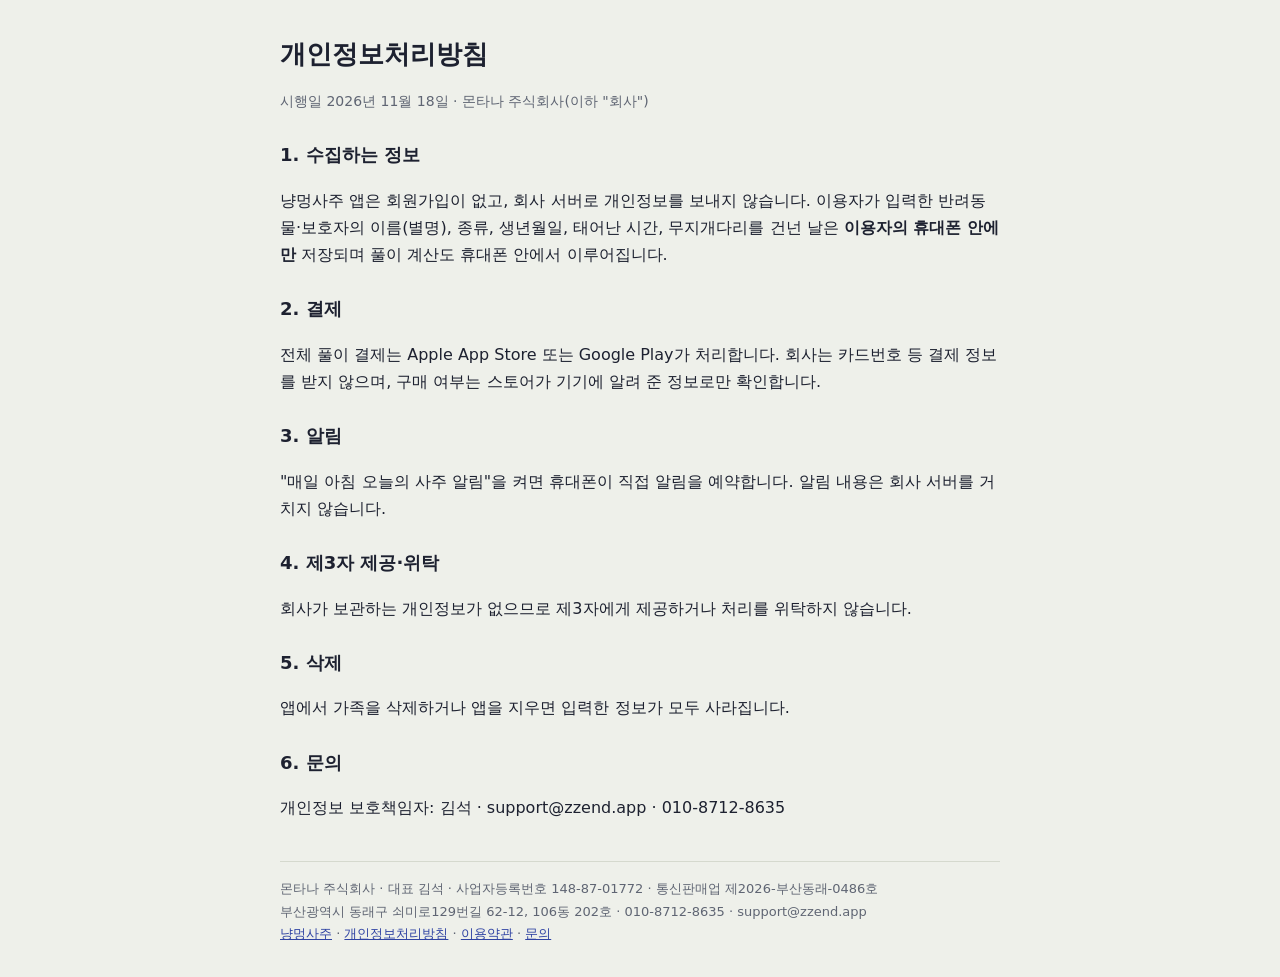
==== privacy.html @ 4dd149e5 "냥멍사주 안내 페이지: 소개·개인정보처리방침·이용약관·문의 Co-Authored-By: Claude Opus 5.5 <noreply@anthropic.com>" ====
<!doctype html><html lang="ko"><head><meta charset="utf-8"><meta name="viewport" content="width=device-width,initial-scale=1"><title>개인정보처리방침 - 냥멍사주</title><link rel="stylesheet" href="style.css"></head><body><main><h1>개인정보처리방침</h1><p class="muted">시행일 2026년 11월 18일 · 몬타나 주식회사(이하 "회사")</p>
<h2>1. 수집하는 정보</h2><p>냥멍사주 앱은 회원가입이 없고, 회사 서버로 개인정보를 보내지 않습니다. 이용자가 입력한 반려동물·보호자의 이름(별명), 종류, 생년월일, 태어난 시간, 무지개다리를 건넌 날은 <b>이용자의 휴대폰 안에만</b> 저장되며 풀이 계산도 휴대폰 안에서 이루어집니다.</p>
<h2>2. 결제</h2><p>전체 풀이 결제는 Apple App Store 또는 Google Play가 처리합니다. 회사는 카드번호 등 결제 정보를 받지 않으며, 구매 여부는 스토어가 기기에 알려 준 정보로만 확인합니다.</p>
<h2>3. 알림</h2><p>"매일 아침 오늘의 사주 알림"을 켜면 휴대폰이 직접 알림을 예약합니다. 알림 내용은 회사 서버를 거치지 않습니다.</p>
<h2>4. 제3자 제공·위탁</h2><p>회사가 보관하는 개인정보가 없으므로 제3자에게 제공하거나 처리를 위탁하지 않습니다.</p>
<h2>5. 삭제</h2><p>앱에서 가족을 삭제하거나 앱을 지우면 입력한 정보가 모두 사라집니다.</p>
<h2>6. 문의</h2><p>개인정보 보호책임자: 김석 · support@zzend.app · 010-8712-8635</p>
<footer>몬타나 주식회사 · 대표 김석 · 사업자등록번호 148-87-01772 · 통신판매업 제2026-부산동래-0486호<br>부산광역시 동래구 쇠미로129번길 62-12, 106동 202호 · 010-8712-8635 · support@zzend.app<br><a href="./">냥멍사주</a> · <a href="privacy.html">개인정보처리방침</a> · <a href="terms.html">이용약관</a> · <a href="support.html">문의</a></footer></main></body></html>
---- style.css ----
:root{--paper:#EEF0EA;--surface:#FBFCF8;--ink:#1D2130;--muted:#5F6573;--line:#D5D9CE;--accent:#2F43A3}
@media (prefers-color-scheme:dark){:root{--paper:#13151C;--surface:#1C1F28;--ink:#E8E9EE;--muted:#9DA2AF;--line:#2D313E;--accent:#93A2F2}}
body{margin:0;background:var(--paper);color:var(--ink);font-family:system-ui,-apple-system,"Malgun Gothic",sans-serif;line-height:1.7}
main{max-width:720px;margin:0 auto;padding:32px max(18px,env(safe-area-inset-left))}
h1{font-size:26px;margin:0 0 6px}h2{font-size:18px;margin:26px 0 6px}a{color:var(--accent)}
.muted{color:var(--muted);font-size:14px}footer{margin-top:40px;padding-top:16px;border-top:1px solid var(--line);font-size:13px;color:var(--muted)}
.card{background:var(--surface);border:1px solid var(--line);border-radius:16px;padding:20px;margin-top:18px}
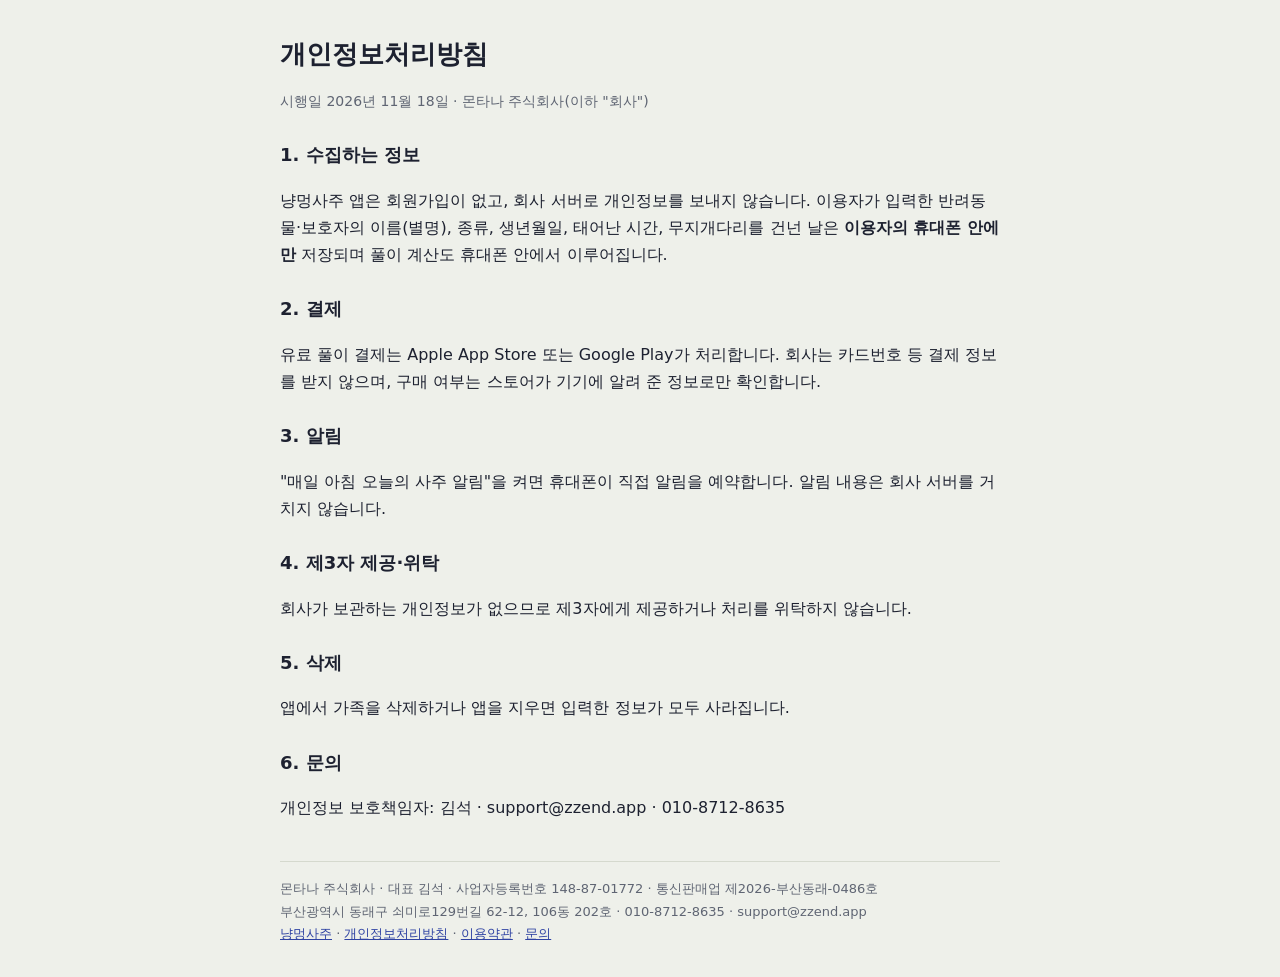
==== commit 829a74aa: "품목별 결제 안내" ====
--- a/privacy.html
+++ b/privacy.html
@@ -1,6 +1,6 @@
 <!doctype html><html lang="ko"><head><meta charset="utf-8"><meta name="viewport" content="width=device-width,initial-scale=1"><title>개인정보처리방침 - 냥멍사주</title><link rel="stylesheet" href="style.css"></head><body><main><h1>개인정보처리방침</h1><p class="muted">시행일 2026년 11월 18일 · 몬타나 주식회사(이하 "회사")</p>
 <h2>1. 수집하는 정보</h2><p>냥멍사주 앱은 회원가입이 없고, 회사 서버로 개인정보를 보내지 않습니다. 이용자가 입력한 반려동물·보호자의 이름(별명), 종류, 생년월일, 태어난 시간, 무지개다리를 건넌 날은 <b>이용자의 휴대폰 안에만</b> 저장되며 풀이 계산도 휴대폰 안에서 이루어집니다.</p>
-<h2>2. 결제</h2><p>전체 풀이 결제는 Apple App Store 또는 Google Play가 처리합니다. 회사는 카드번호 등 결제 정보를 받지 않으며, 구매 여부는 스토어가 기기에 알려 준 정보로만 확인합니다.</p>
+<h2>2. 결제</h2><p>유료 풀이 결제는 Apple App Store 또는 Google Play가 처리합니다. 회사는 카드번호 등 결제 정보를 받지 않으며, 구매 여부는 스토어가 기기에 알려 준 정보로만 확인합니다.</p>
 <h2>3. 알림</h2><p>"매일 아침 오늘의 사주 알림"을 켜면 휴대폰이 직접 알림을 예약합니다. 알림 내용은 회사 서버를 거치지 않습니다.</p>
 <h2>4. 제3자 제공·위탁</h2><p>회사가 보관하는 개인정보가 없으므로 제3자에게 제공하거나 처리를 위탁하지 않습니다.</p>
 <h2>5. 삭제</h2><p>앱에서 가족을 삭제하거나 앱을 지우면 입력한 정보가 모두 사라집니다.</p>
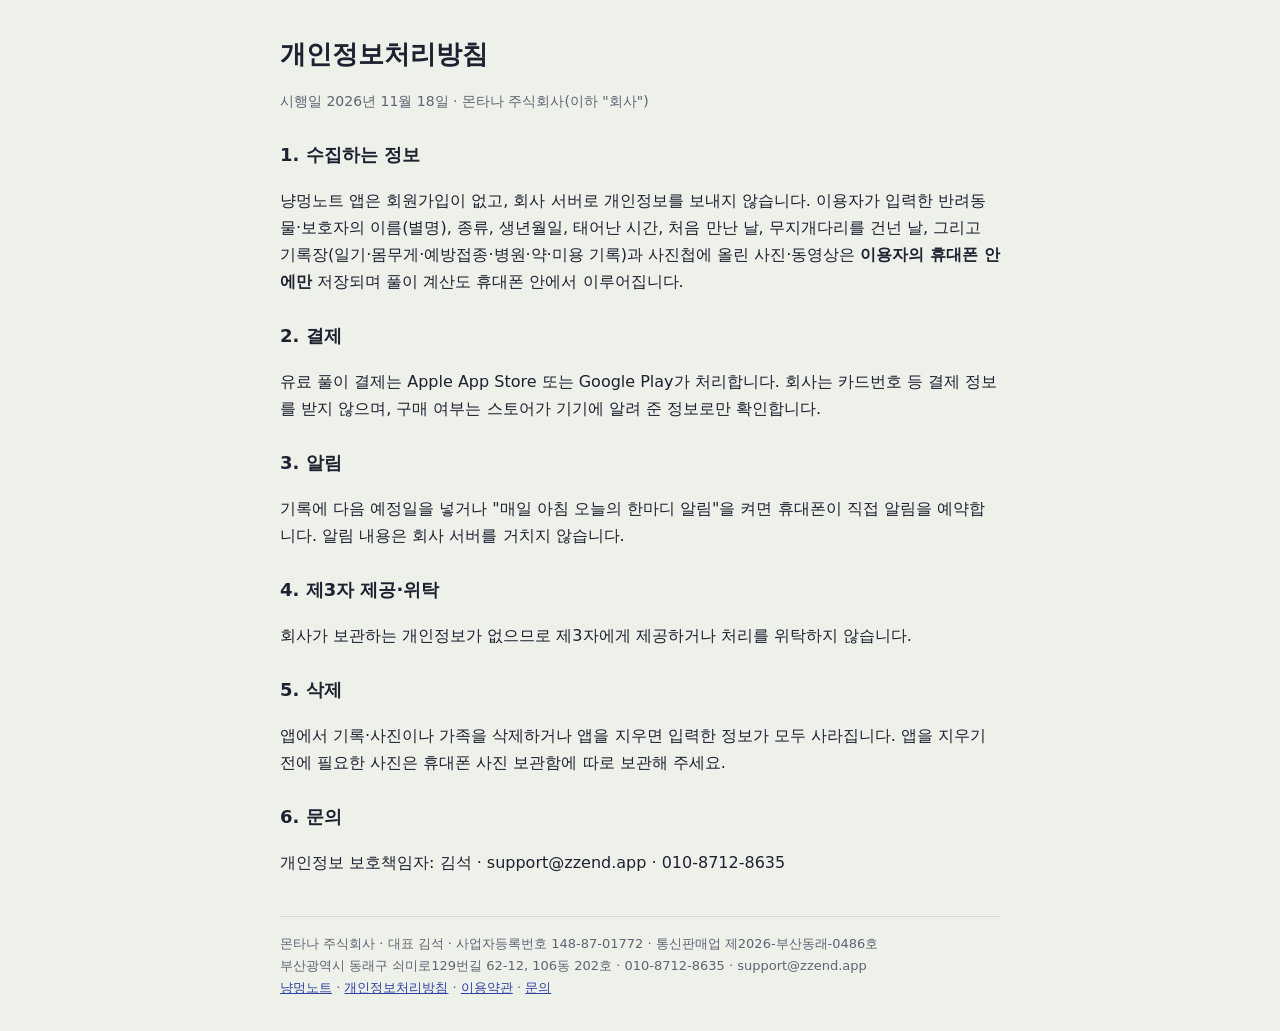
==== commit 2abf7243: "냥멍노트로 이름 변경, 기록장 소개와 개인정보처리방침 갱신 Co-Authored-By: Claude Opus 5.5 <noreply@anthropic.com>" ====
--- a/privacy.html
+++ b/privacy.html
@@ -1,8 +1,8 @@
-<!doctype html><html lang="ko"><head><meta charset="utf-8"><meta name="viewport" content="width=device-width,initial-scale=1"><title>개인정보처리방침 - 냥멍사주</title><link rel="stylesheet" href="style.css"></head><body><main><h1>개인정보처리방침</h1><p class="muted">시행일 2026년 11월 18일 · 몬타나 주식회사(이하 "회사")</p>
-<h2>1. 수집하는 정보</h2><p>냥멍사주 앱은 회원가입이 없고, 회사 서버로 개인정보를 보내지 않습니다. 이용자가 입력한 반려동물·보호자의 이름(별명), 종류, 생년월일, 태어난 시간, 무지개다리를 건넌 날은 <b>이용자의 휴대폰 안에만</b> 저장되며 풀이 계산도 휴대폰 안에서 이루어집니다.</p>
+<!doctype html><html lang="ko"><head><meta charset="utf-8"><meta name="viewport" content="width=device-width,initial-scale=1"><title>개인정보처리방침 - 냥멍노트</title><link rel="stylesheet" href="style.css"></head><body><main><h1>개인정보처리방침</h1><p class="muted">시행일 2026년 11월 18일 · 몬타나 주식회사(이하 "회사")</p>
+<h2>1. 수집하는 정보</h2><p>냥멍노트 앱은 회원가입이 없고, 회사 서버로 개인정보를 보내지 않습니다. 이용자가 입력한 반려동물·보호자의 이름(별명), 종류, 생년월일, 태어난 시간, 처음 만난 날, 무지개다리를 건넌 날, 그리고 기록장(일기·몸무게·예방접종·병원·약·미용 기록)과 사진첩에 올린 사진·동영상은 <b>이용자의 휴대폰 안에만</b> 저장되며 풀이 계산도 휴대폰 안에서 이루어집니다.</p>
 <h2>2. 결제</h2><p>유료 풀이 결제는 Apple App Store 또는 Google Play가 처리합니다. 회사는 카드번호 등 결제 정보를 받지 않으며, 구매 여부는 스토어가 기기에 알려 준 정보로만 확인합니다.</p>
-<h2>3. 알림</h2><p>"매일 아침 오늘의 사주 알림"을 켜면 휴대폰이 직접 알림을 예약합니다. 알림 내용은 회사 서버를 거치지 않습니다.</p>
+<h2>3. 알림</h2><p>기록에 다음 예정일을 넣거나 "매일 아침 오늘의 한마디 알림"을 켜면 휴대폰이 직접 알림을 예약합니다. 알림 내용은 회사 서버를 거치지 않습니다.</p>
 <h2>4. 제3자 제공·위탁</h2><p>회사가 보관하는 개인정보가 없으므로 제3자에게 제공하거나 처리를 위탁하지 않습니다.</p>
-<h2>5. 삭제</h2><p>앱에서 가족을 삭제하거나 앱을 지우면 입력한 정보가 모두 사라집니다.</p>
+<h2>5. 삭제</h2><p>앱에서 기록·사진이나 가족을 삭제하거나 앱을 지우면 입력한 정보가 모두 사라집니다. 앱을 지우기 전에 필요한 사진은 휴대폰 사진 보관함에 따로 보관해 주세요.</p>
 <h2>6. 문의</h2><p>개인정보 보호책임자: 김석 · support@zzend.app · 010-8712-8635</p>
-<footer>몬타나 주식회사 · 대표 김석 · 사업자등록번호 148-87-01772 · 통신판매업 제2026-부산동래-0486호<br>부산광역시 동래구 쇠미로129번길 62-12, 106동 202호 · 010-8712-8635 · support@zzend.app<br><a href="./">냥멍사주</a> · <a href="privacy.html">개인정보처리방침</a> · <a href="terms.html">이용약관</a> · <a href="support.html">문의</a></footer></main></body></html>
+<footer>몬타나 주식회사 · 대표 김석 · 사업자등록번호 148-87-01772 · 통신판매업 제2026-부산동래-0486호<br>부산광역시 동래구 쇠미로129번길 62-12, 106동 202호 · 010-8712-8635 · support@zzend.app<br><a href="./">냥멍노트</a> · <a href="privacy.html">개인정보처리방침</a> · <a href="terms.html">이용약관</a> · <a href="support.html">문의</a></footer></main></body></html>
